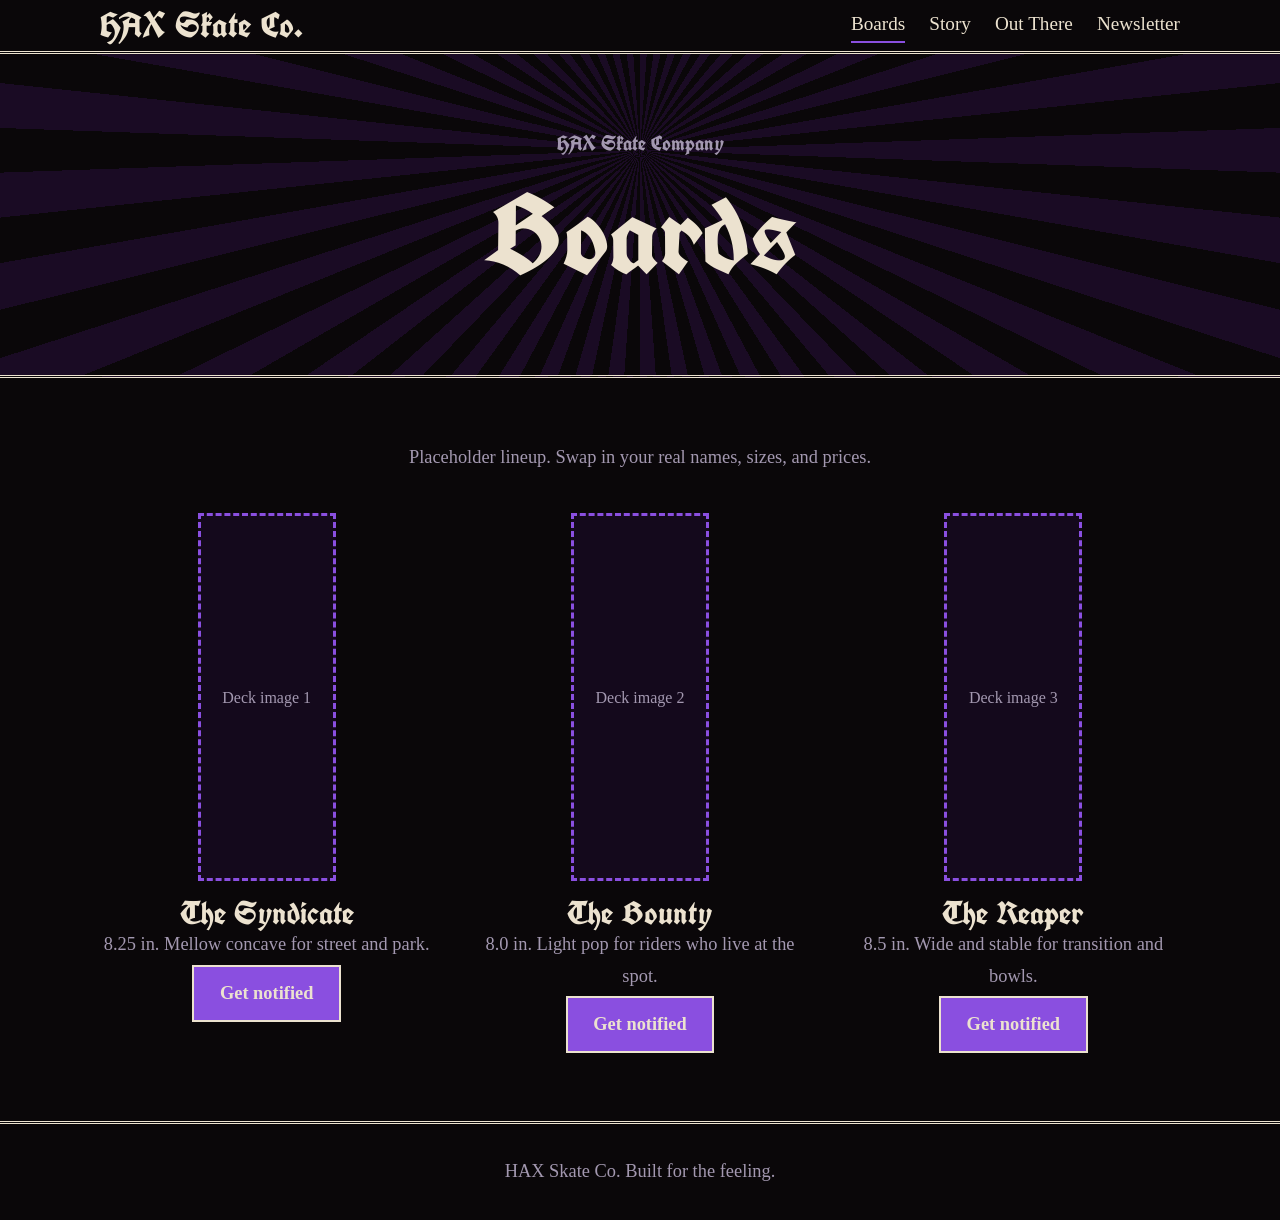
==== boards.html @ efda4de0 "Add files via upload" ====
<!doctype html><html lang="en"><head><meta charset="utf-8"><meta name="viewport" content="width=device-width,initial-scale=1"><title>Boards | HAX Skate Co.</title><meta name="description" content="HAX Skate Company makes skateboarding goods for riders who care about how a board feels and the culture around it."><link rel="preconnect" href="https://fonts.googleapis.com"><link rel="preconnect" href="https://fonts.gstatic.com" crossorigin><link href="https://fonts.googleapis.com/css2?family=IM+Fell+English:ital@0;1&family=UnifrakturCook:wght@700&display=swap" rel="stylesheet"><link rel="stylesheet" href="styles.css"></head><body><header><div class="wrap"><a class="logo" href="/">HAX Skate Co.</a><nav aria-label="Main"><a href="/boards" aria-current="page">Boards</a><a href="/story">Story</a><a href="/out-there">Out There</a><a href="/newsletter">Newsletter</a></nav></div></header><main><div class="hero small"><p class="sub">HAX Skate Company</p><h1>Boards</h1></div><section><div class="wrap"><p class="lead">Placeholder lineup. Swap in your real names, sizes, and prices.</p><div class="decks"><div class="deck"><div class="slot" data-slot="Deck image 1"><!-- Add: <img src="images/deck-1.png" alt="Deck 1"> --></div><h3>The Syndicate</h3><p>8.25 in. Mellow concave for street and park.</p><a class="btn alt" href="/newsletter">Get notified</a></div><div class="deck"><div class="slot" data-slot="Deck image 2"><!-- Add: <img src="images/deck-2.png" alt="Deck 2"> --></div><h3>The Bounty</h3><p>8.0 in. Light pop for riders who live at the spot.</p><a class="btn alt" href="/newsletter">Get notified</a></div><div class="deck"><div class="slot" data-slot="Deck image 3"><!-- Add: <img src="images/deck-3.png" alt="Deck 3"> --></div><h3>The Reaper</h3><p>8.5 in. Wide and stable for transition and bowls.</p><a class="btn alt" href="/newsletter">Get notified</a></div></div></div></section></main><footer><div class="wrap">HAX Skate Co. Built for the feeling.</div></footer></body></html>
---- styles.css ----
:root{--ink:#0a0709;--plate:#14091c;--bone:#ece2cf;--ash:#a398b0;--v:#8a4fe0;--red:#c4121f}
*{box-sizing:border-box;margin:0}
body{background:var(--ink);color:var(--bone);font:1.15rem/1.7 "IM Fell English",Georgia,serif}
h1,h2,h3,.logo,.band,.sub{font-family:"UnifrakturCook","IM Fell English",serif;font-weight:700;line-height:1}
a{color:var(--bone)}a:focus-visible,button:focus-visible,input:focus-visible{outline:3px solid var(--v);outline-offset:3px}
.wrap{max-width:70rem;margin:0 auto;padding:0 1.25rem}
header{border-bottom:3px double var(--bone);background:var(--ink);position:sticky;top:0;z-index:5}
header .wrap{display:flex;flex-wrap:wrap;align-items:center;justify-content:space-between;gap:.4rem 1.5rem;padding-top:.5rem;padding-bottom:.5rem}
.logo{font-size:2.2rem;text-decoration:none}
nav{display:flex;flex-wrap:wrap;gap:.2rem 1.5rem;font-size:1.2rem}
nav a{text-decoration:none;border-bottom:2px solid transparent}nav a:hover,nav a[aria-current]{border-bottom-color:var(--v)}
.hero{text-align:center;padding:4rem 1rem 4.5rem;border-bottom:3px double var(--bone);background:repeating-conic-gradient(from 0deg at 50% 30%,#1a0b24 0 4deg,var(--ink) 4deg 8deg)}
.crest-slot{width:min(14rem,48vw);aspect-ratio:1;margin:0 auto}
.hero h1{font-size:clamp(5.5rem,27vw,16rem);line-height:.8;margin:.5rem 0 1rem}
.hero.small h1{font-size:clamp(3.5rem,14vw,7rem);line-height:.95}
.sub{font-size:clamp(1.5rem,4.5vw,2.6rem);color:var(--v)}
.hero p{max-width:34rem;margin:1rem auto 1.6rem;color:var(--ash);font-size:1.3rem}
.band{background:var(--red);color:var(--bone);border-block:3px solid var(--bone);padding:.7rem 1rem;text-align:center;font-size:clamp(1.2rem,3.5vw,1.9rem)}
section{padding:4rem 0}
h2{font-size:clamp(2.4rem,6vw,3.8rem);margin-bottom:1rem;text-align:center}
.lead{max-width:38rem;margin:0 auto 2.5rem;text-align:center;color:var(--ash)}
.btn{display:inline-block;padding:.7rem 1.6rem;margin:.25rem;border:2px solid var(--bone);background:var(--red);color:var(--bone);font:inherit;font-weight:700;text-decoration:none;cursor:pointer;border-radius:0}
.btn:hover{background:var(--bone);color:var(--ink)}.btn.alt{background:var(--v)}.btn.alt:hover{background:var(--bone);color:var(--ink)}
.decks{display:grid;grid-template-columns:repeat(auto-fit,minmax(14rem,1fr));gap:2.5rem}
.deck{text-align:center}.deck .slot{height:23rem;aspect-ratio:9/24;max-width:100%;margin:0 auto}
.deck h3{font-size:2rem;margin-top:1rem}.deck p{color:var(--ash)}
.frame{position:relative;border:3px double var(--bone);padding:2.5rem 1.5rem;background:var(--plate);max-width:42rem;margin:0 auto;text-align:center}
.frame::before{content:"\2720";position:absolute;top:-1rem;left:50%;transform:translateX(-50%);background:var(--ink);padding:0 .7rem;color:var(--red);font-size:1.5rem;line-height:1}
.frame p{margin-bottom:1rem}.meta{color:var(--v);font-style:italic}
.list{display:grid;gap:1.5rem;grid-template-columns:repeat(auto-fit,minmax(16rem,1fr))}
.list .frame{padding:2rem 1.2rem}.list h3{font-size:1.9rem;margin-bottom:.4rem}
form{display:flex;flex-wrap:wrap;gap:.75rem;justify-content:center;margin-top:1.2rem}
input{flex:1 1 14rem;padding:.7rem;border:2px solid var(--bone);background:var(--ink);color:var(--bone);font:inherit;border-radius:0}
#msg{margin-top:1rem;min-height:1.7rem}
footer{border-top:3px double var(--bone);padding:2rem 0;text-align:center;color:var(--ash)}
.slot{border:3px dashed var(--v);background:var(--plate);display:flex;align-items:center;justify-content:center;color:var(--ash);text-align:center;font-size:1rem;overflow:hidden}
.slot:empty::before{content:attr(data-slot)}
.slot img{width:100%;height:100%;object-fit:contain;display:block}
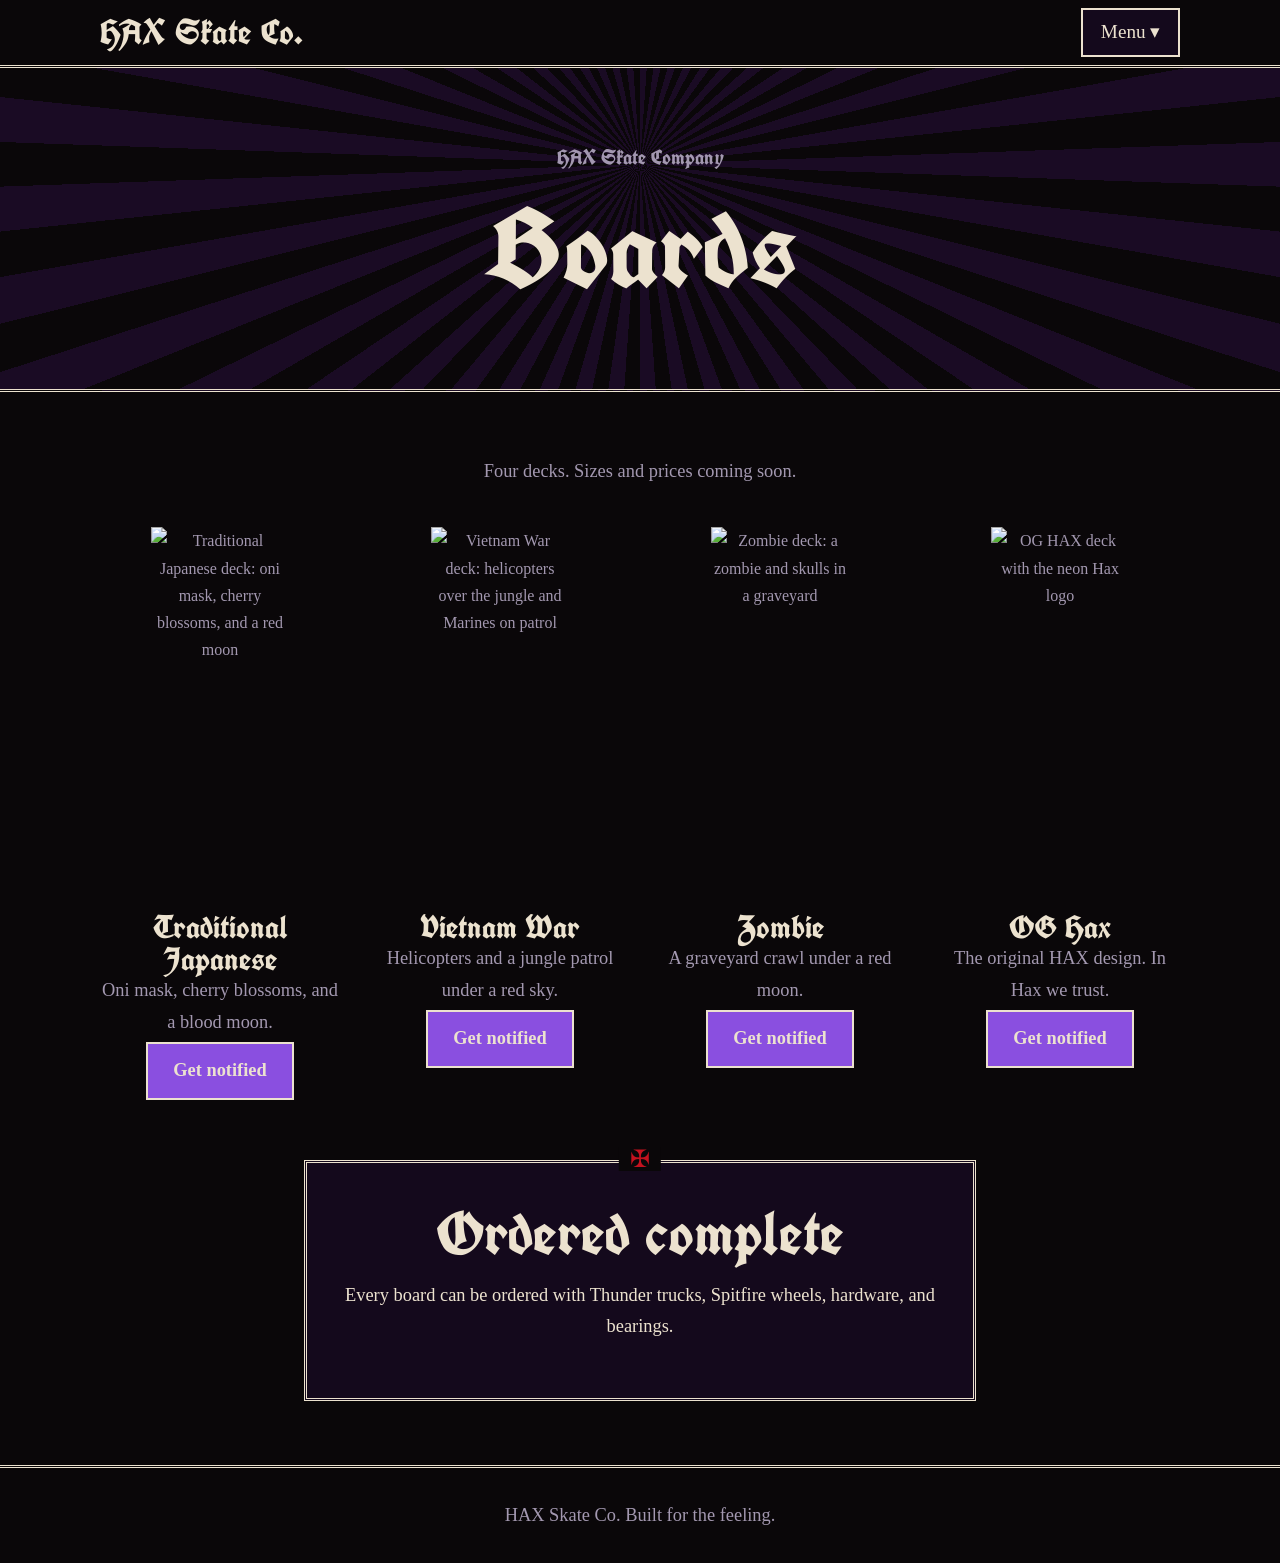
==== commit 3a8bcb7d: "Add files via upload" ====
--- a/boards.html
+++ b/boards.html
@@ -1 +1 @@
-<!doctype html><html lang="en"><head><meta charset="utf-8"><meta name="viewport" content="width=device-width,initial-scale=1"><title>Boards | HAX Skate Co.</title><meta name="description" content="HAX Skate Company makes skateboarding goods for riders who care about how a board feels and the culture around it."><link rel="preconnect" href="https://fonts.googleapis.com"><link rel="preconnect" href="https://fonts.gstatic.com" crossorigin><link href="https://fonts.googleapis.com/css2?family=IM+Fell+English:ital@0;1&family=UnifrakturCook:wght@700&display=swap" rel="stylesheet"><link rel="stylesheet" href="styles.css"></head><body><header><div class="wrap"><a class="logo" href="/">HAX Skate Co.</a><nav aria-label="Main"><a href="/boards" aria-current="page">Boards</a><a href="/story">Story</a><a href="/out-there">Out There</a><a href="/newsletter">Newsletter</a></nav></div></header><main><div class="hero small"><p class="sub">HAX Skate Company</p><h1>Boards</h1></div><section><div class="wrap"><p class="lead">Placeholder lineup. Swap in your real names, sizes, and prices.</p><div class="decks"><div class="deck"><div class="slot" data-slot="Deck image 1"><!-- Add: <img src="images/deck-1.png" alt="Deck 1"> --></div><h3>The Syndicate</h3><p>8.25 in. Mellow concave for street and park.</p><a class="btn alt" href="/newsletter">Get notified</a></div><div class="deck"><div class="slot" data-slot="Deck image 2"><!-- Add: <img src="images/deck-2.png" alt="Deck 2"> --></div><h3>The Bounty</h3><p>8.0 in. Light pop for riders who live at the spot.</p><a class="btn alt" href="/newsletter">Get notified</a></div><div class="deck"><div class="slot" data-slot="Deck image 3"><!-- Add: <img src="images/deck-3.png" alt="Deck 3"> --></div><h3>The Reaper</h3><p>8.5 in. Wide and stable for transition and bowls.</p><a class="btn alt" href="/newsletter">Get notified</a></div></div></div></section></main><footer><div class="wrap">HAX Skate Co. Built for the feeling.</div></footer></body></html>+<!doctype html><html lang="en"><head><meta charset="utf-8"><meta name="viewport" content="width=device-width,initial-scale=1"><title>Boards | HAX Skate Co.</title><meta name="description" content="HAX Skate Company makes skateboards for riders who care about how a board feels and the culture around it."><link rel="preconnect" href="https://fonts.googleapis.com"><link rel="preconnect" href="https://fonts.gstatic.com" crossorigin><link href="https://fonts.googleapis.com/css2?family=IM+Fell+English:ital@0;1&family=UnifrakturCook:wght@700&display=swap" rel="stylesheet"><link rel="stylesheet" href="styles.css"></head><body><header><div class="wrap"><a class="logo" href="/">HAX Skate Co.</a><details class="menu"><summary>Menu</summary><nav aria-label="Main"><a href="/">Home</a><a href="/boards" aria-current="page">Boards</a><a href="/story">Story</a><a href="/out-there">Out There</a><a href="/newsletter">Newsletter</a></nav></details></div></header><main><div class="hero small"><p class="sub">HAX Skate Company</p><h1>Boards</h1></div><section><div class="wrap"><p class="lead">Four decks. Sizes and prices coming soon.</p><div class="decks"><div class="deck"><div class="slot"><img src="images/deck-japanese.png" alt="Traditional Japanese deck: oni mask, cherry blossoms, and a red moon" loading="lazy"></div><h3>Traditional Japanese</h3><p>Oni mask, cherry blossoms, and a blood moon.</p><a class="btn alt" href="/newsletter">Get notified</a></div><div class="deck"><div class="slot"><img src="images/deck-vietnam.png" alt="Vietnam War deck: helicopters over the jungle and Marines on patrol" loading="lazy"></div><h3>Vietnam War</h3><p>Helicopters and a jungle patrol under a red sky.</p><a class="btn alt" href="/newsletter">Get notified</a></div><div class="deck"><div class="slot"><img src="images/deck-zombie.png" alt="Zombie deck: a zombie and skulls in a graveyard" loading="lazy"></div><h3>Zombie</h3><p>A graveyard crawl under a red moon.</p><a class="btn alt" href="/newsletter">Get notified</a></div><div class="deck"><div class="slot"><img src="images/deck-og.jpg" alt="OG HAX deck with the neon Hax logo" loading="lazy"></div><h3>OG Hax</h3><p>The original HAX design. In Hax we trust.</p><a class="btn alt" href="/newsletter">Get notified</a></div></div><div class="frame"><h2>Ordered complete</h2><p>Every board can be ordered with Thunder trucks, Spitfire wheels, hardware, and bearings.</p></div></div></section></main><footer><div class="wrap">HAX Skate Co. Built for the feeling.</div></footer></body></html>
--- a/styles.css
+++ b/styles.css
@@ -36,3 +36,17 @@
 .slot{border:3px dashed var(--v);background:var(--plate);display:flex;align-items:center;justify-content:center;color:var(--ash);text-align:center;font-size:1rem;overflow:hidden}
 .slot:empty::before{content:attr(data-slot)}
 .slot img{width:100%;height:100%;object-fit:contain;display:block}
+.slot:has(img){border:0;background:none}
+.center{text-align:center}
+.menu{position:relative}
+.menu summary{list-style:none;cursor:pointer;border:2px solid var(--bone);background:var(--plate);padding:.4rem 1.1rem;font-size:1.2rem}
+.menu summary::-webkit-details-marker{display:none}
+.menu summary::after{content:" \25BE"}.menu[open] summary::after{content:" \25B4"}
+.menu summary:focus-visible{outline:3px solid var(--v);outline-offset:3px}
+.menu nav{position:absolute;right:0;top:calc(100% + .5rem);min-width:13rem;flex-direction:column;flex-wrap:nowrap;gap:0;background:var(--plate);border:3px double var(--bone);z-index:10}
+.menu nav a{padding:.7rem 1.1rem;border-bottom:1px solid var(--v);border-left:4px solid transparent}
+.menu nav a:last-child{border-bottom:0}
+.menu nav a:hover,.menu nav a[aria-current]{border-left-color:var(--red);background:var(--ink);border-bottom-color:var(--v)}
+.decks+.frame{margin-top:3.5rem}
+.hero-slot{width:min(64rem,100%);aspect-ratio:1983/793;margin:0 auto}
+.hero-slot img{mix-blend-mode:lighten}
